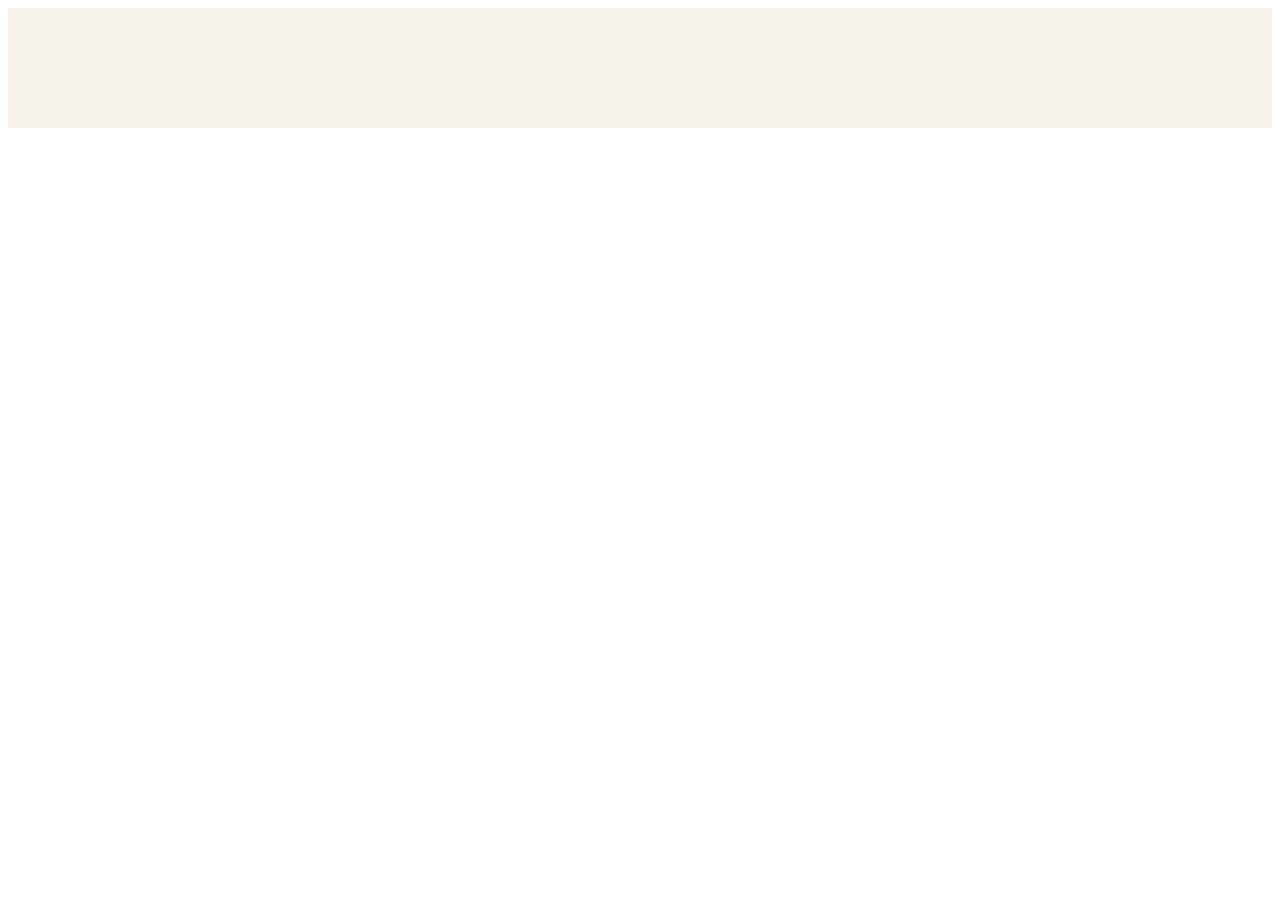
==== marjan.html @ 4532e642 "add heritage-section" ====
<!DOCTYPE html>
<html lang="en">
<head>
    <meta charset="UTF-8">
    <meta name="viewport" content="width=device-width, initial-scale=1.0">
    <title>Document</title>

    <link rel="stylesheet" href="marjan.css">
</head>
<body>

    
   <section class="heritage-section">

    <!-- <div class="heritage-heading">
        <span>HERAT HERITAGE</span>
        <h2>Discover Herat</h2>
        <p>Explore the history and beauty of the ancient city.</p>
    </div>

    <div class="heritage-cards">

        <div class="heritage-card">
            <img src="images/mosque.jpg" alt="Jame Mosque">
            <div class="heritage-text">
                <span>01</span>
                <h3>Jame Mosque</h3>
                <p>A symbol of Herat's history</p>
            </div>
        </div>

        <div class="heritage-card">
            <img src="images/mi.jpg" alt="Herat Minarets">
            <div class="heritage-text">
                <span>02</span>
                <h3>Herat Minarets</h3>
                <p>Timeless Islamic architecture</p>
            </div>
        </div>

        <div class="heritage-card">
            <img src="images/second catediral.jpg" alt="Ikhtiyaruddin Citadel">
            <div class="heritage-text">
                <span>03</span>
                <h3>Ikhtiyaruddin Citadel</h3>
                <p>A historic landmark of Herat</p>
            </div>
        </div>

        <div class="heritage-card">
            <img src="images/malanbridge.jpg" alt="Malan Bridge">
            <div class="heritage-text">
                <span>04</span>
                <h3>Malan Bridge</h3>
                <p>Herat's historic bridge</p>
            </div>
        </div>

    </div> -->

</section>
</body>
</html>
---- marjan.css ----
.heritage-section {
    background: #f7f3eb;
    padding: 60px 7%;
}

/* عنوان */
.heritage-heading {
    text-align: center;
    margin-bottom: 30px;
}

.heritage-heading span {
    color: #b28a4b;
    font-size: 12px;
    letter-spacing: 3px;
}

.heritage-heading h2 {
    color: #222;
    font-size: 36px;
    margin: 8px 0;
}

.heritage-heading p {
    color: #888;
    font-size: 14px;
    margin: 0;
}


/* چهار کارت در یک ردیف */
.heritage-cards {
    display: flex;
    flex-direction: row;
    flex-wrap: nowrap;
    gap: 20px;
    width: 100%;
}


/* کارت */
.heritage-card {
    flex: 1 1 0;
    width: 25%;
    min-width: 0;
    background: #f1eadc;
    border-radius: 8px;
    overflow: hidden;
    box-shadow: 0 8px 25px rgba(0,0,0,0.06);
    transition: 0.4s ease;
}


/* عکس */
.heritage-card img {
    width: 100%;
    height: 210px;
    object-fit: cover;
    display: block;
    transition: 0.5s ease;
}


/* متن */
.heritage-text {
    padding: 15px;
}

.heritage-text span {
    color: #b28a4b;
    font-size: 11px;
}

.heritage-text h3 {
    color: #222;
    font-size: 17px;
    margin: 6px 0;
}

.heritage-text p {
    color: #888;
    font-size: 12px;
    margin: 0;
}


/* Hover */
.heritage-card:hover {
    transform: rotate(360deg);
}

.heritage-card:hover img {
    transform: scale(1.06);
}
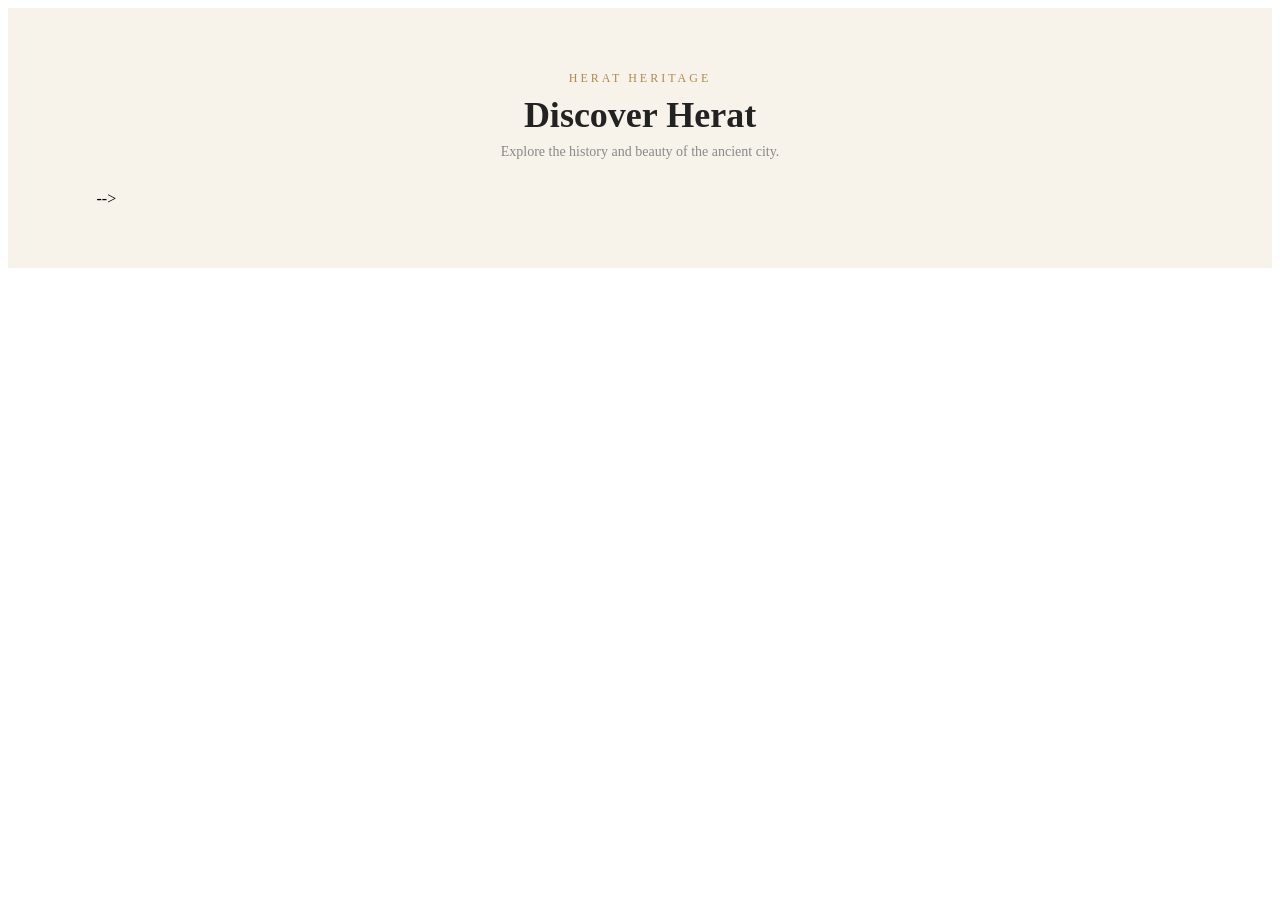
==== commit a42ecffe: "add heritage-heading" ====
--- a/marjan.html
+++ b/marjan.html
@@ -12,13 +12,13 @@
     
    <section class="heritage-section">
 
-    <!-- <div class="heritage-heading">
+    <div class="heritage-heading">
         <span>HERAT HERITAGE</span>
         <h2>Discover Herat</h2>
         <p>Explore the history and beauty of the ancient city.</p>
     </div>
 
-    <div class="heritage-cards">
+    <!-- <div class="heritage-cards">
 
         <div class="heritage-card">
             <img src="images/mosque.jpg" alt="Jame Mosque">
@@ -56,7 +56,7 @@
             </div>
         </div>
 
-    </div> -->
+    </div> --> -->
 
 </section>
 </body>
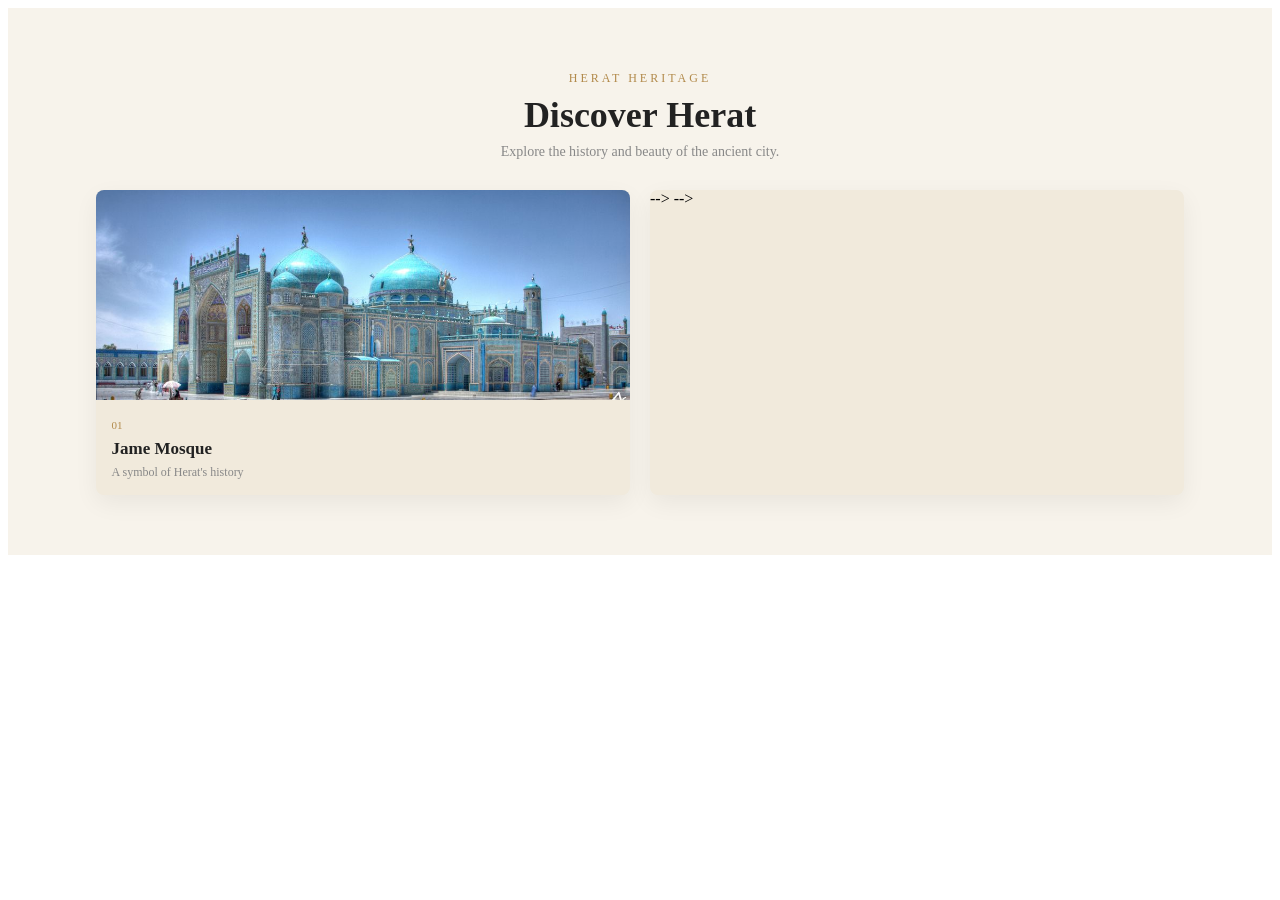
==== commit f1b07fd7: "add first img" ====
--- a/marjan.html
+++ b/marjan.html
@@ -18,7 +18,7 @@
         <p>Explore the history and beauty of the ancient city.</p>
     </div>
 
-    <!-- <div class="heritage-cards">
+     <div class="heritage-cards">
 
         <div class="heritage-card">
             <img src="images/mosque.jpg" alt="Jame Mosque">
@@ -27,10 +27,10 @@
                 <h3>Jame Mosque</h3>
                 <p>A symbol of Herat's history</p>
             </div>
-        </div>
+        </div> 
 
         <div class="heritage-card">
-            <img src="images/mi.jpg" alt="Herat Minarets">
+            <!-- <img src="images/mi.jpg" alt="Herat Minarets">
             <div class="heritage-text">
                 <span>02</span>
                 <h3>Herat Minarets</h3>
@@ -56,7 +56,7 @@
             </div>
         </div>
 
-    </div> --> -->
+    </div> --> --> -->
 
 </section>
 </body>
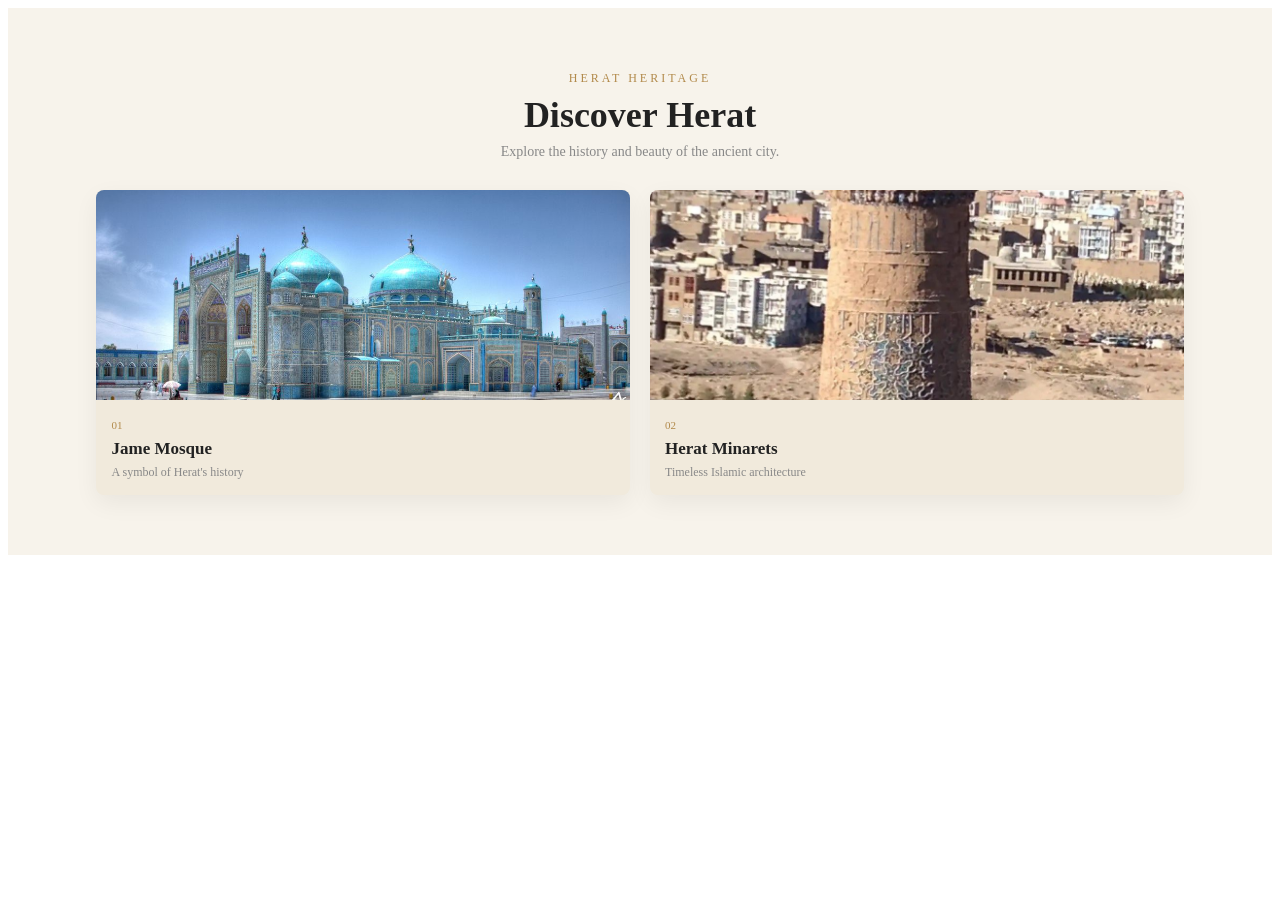
==== commit fc377f99: "add second img" ====
--- a/marjan.html
+++ b/marjan.html
@@ -30,15 +30,15 @@
         </div> 
 
         <div class="heritage-card">
-            <!-- <img src="images/mi.jpg" alt="Herat Minarets">
+             <img src="images/mi.jpg" alt="Herat Minarets">
             <div class="heritage-text">
                 <span>02</span>
                 <h3>Herat Minarets</h3>
                 <p>Timeless Islamic architecture</p>
             </div>
-        </div>
+        </div> 
 
-        <div class="heritage-card">
+        <!-- <div class="heritage-card">
             <img src="images/second catediral.jpg" alt="Ikhtiyaruddin Citadel">
             <div class="heritage-text">
                 <span>03</span>
@@ -56,7 +56,7 @@
             </div>
         </div>
 
-    </div> --> --> -->
+    </div> --> 
 
 </section>
 </body>
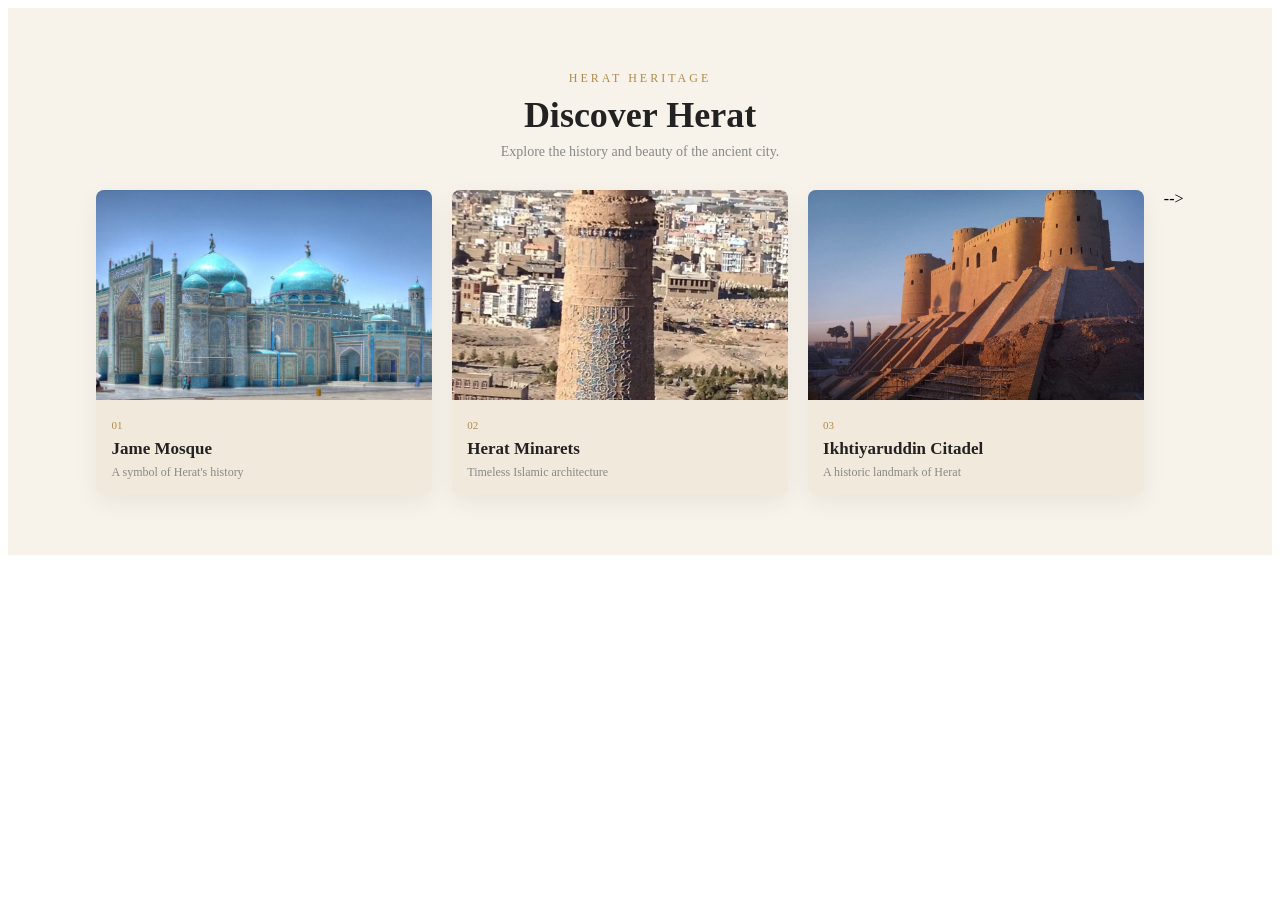
==== commit 5799cbe1: "add third img" ====
--- a/marjan.html
+++ b/marjan.html
@@ -38,16 +38,16 @@
             </div>
         </div> 
 
-        <!-- <div class="heritage-card">
+         <div class="heritage-card">
             <img src="images/second catediral.jpg" alt="Ikhtiyaruddin Citadel">
             <div class="heritage-text">
                 <span>03</span>
                 <h3>Ikhtiyaruddin Citadel</h3>
                 <p>A historic landmark of Herat</p>
             </div>
-        </div>
+        </div> 
 
-        <div class="heritage-card">
+        <!-- <div class="heritage-card">
             <img src="images/malanbridge.jpg" alt="Malan Bridge">
             <div class="heritage-text">
                 <span>04</span>
@@ -56,7 +56,7 @@
             </div>
         </div>
 
-    </div> --> 
+    </div> -->  -->
 
 </section>
 </body>
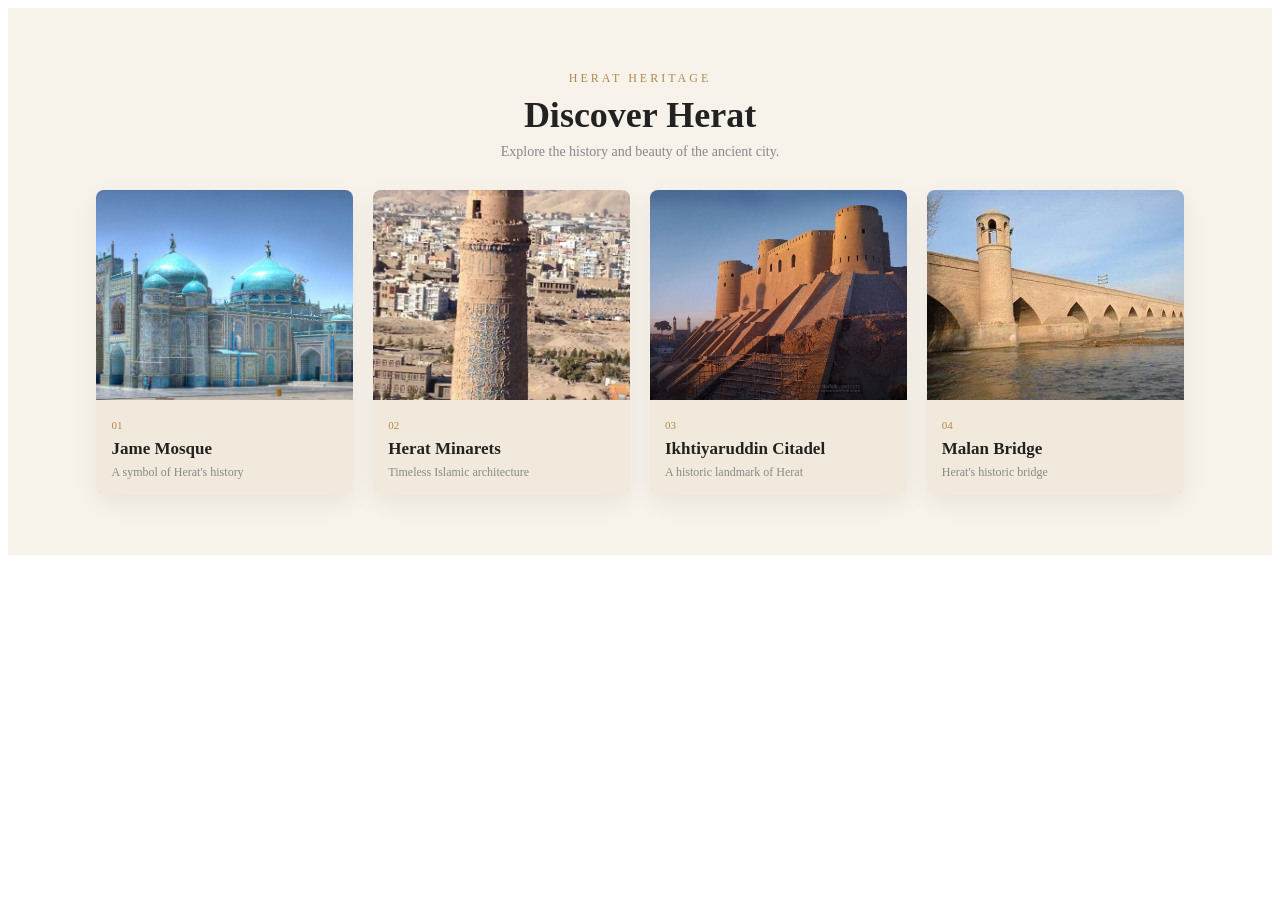
==== commit 764dfe8f: "add fourth img" ====
--- a/marjan.html
+++ b/marjan.html
@@ -47,7 +47,7 @@
             </div>
         </div> 
 
-        <!-- <div class="heritage-card">
+         <div class="heritage-card">
             <img src="images/malanbridge.jpg" alt="Malan Bridge">
             <div class="heritage-text">
                 <span>04</span>
@@ -56,7 +56,7 @@
             </div>
         </div>
 
-    </div> -->  -->
+    </div> 
 
 </section>
 </body>
